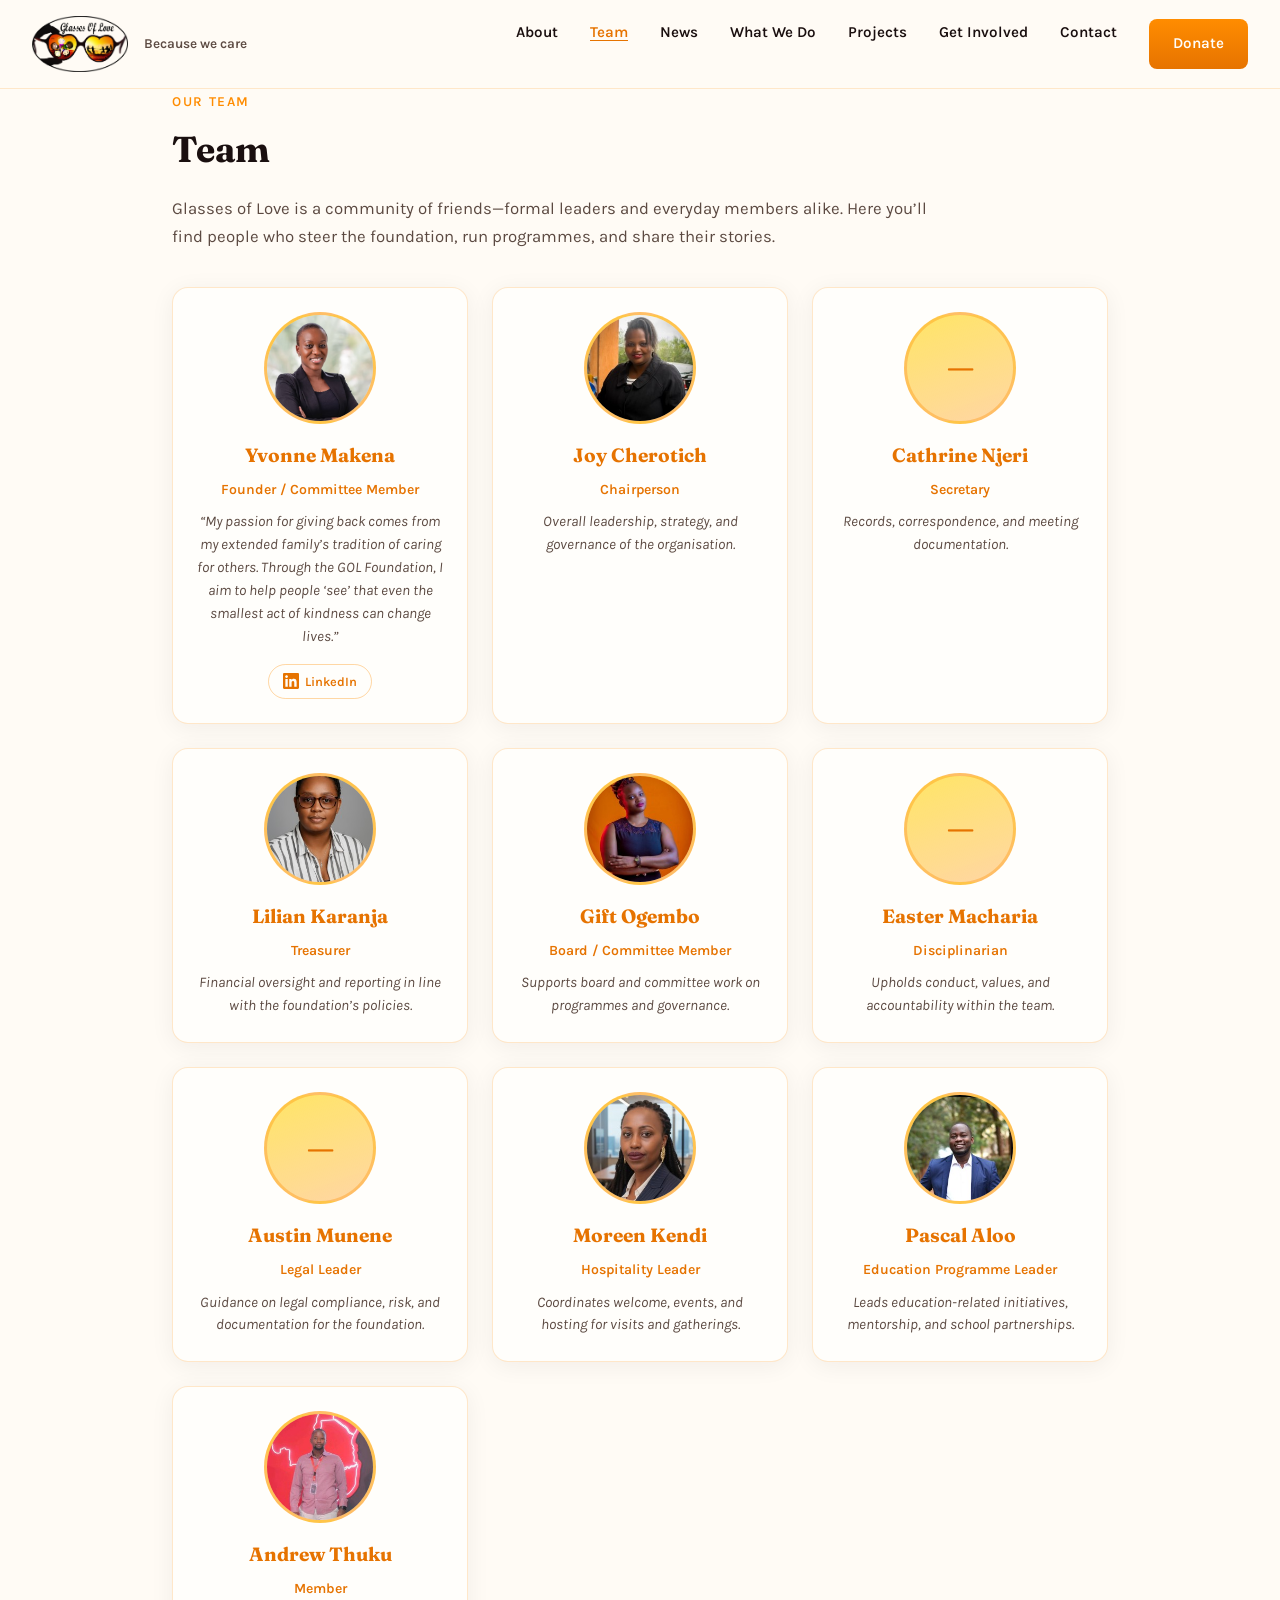
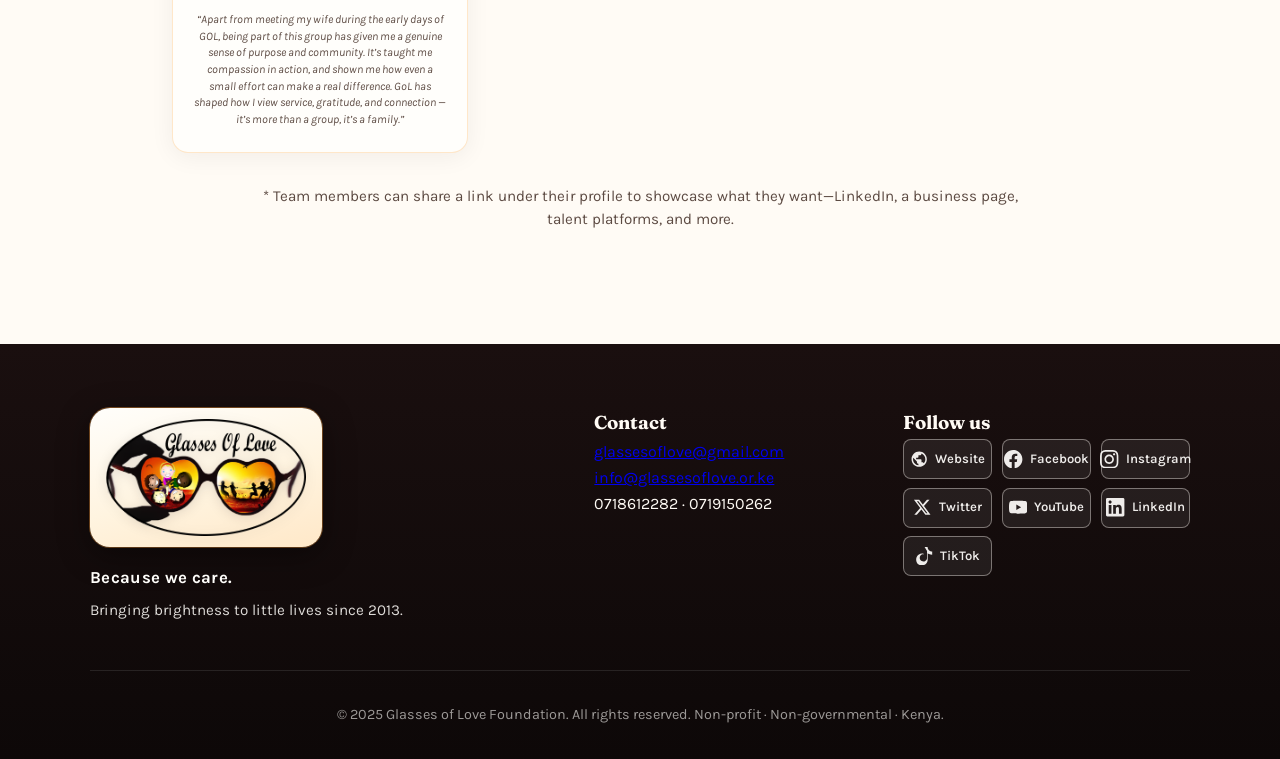
==== leadership.html @ 035d2004 "Update website files" ====
<!DOCTYPE html>
<html lang="en">
<head>
  <meta charset="UTF-8">
  <meta name="viewport" content="width=device-width, initial-scale=1.0">
  <title>Team | Glasses of Love (GOL)</title>
  <link rel="preconnect" href="https://fonts.googleapis.com">
  <link rel="preconnect" href="https://fonts.gstatic.com" crossorigin>
  <link href="https://fonts.googleapis.com/css2?family=Dancing+Script:wght@600;700&family=Fraunces:ital,opsz,wght@0,9..144,400;0,9..144,600;0,9..144,700;1,9..144,400&family=Karla:ital,wght@0,400;0,600;0,700;1,400&display=swap" rel="stylesheet">
  <link rel="stylesheet" href="css/site.css">
</head>
<body id="top">
  <nav id="site-nav">
    <div class="nav-brand">
      <a href="index.html" class="logo-link" aria-label="Glasses of Love — Home">
        <img src="images/gol-logo.png" alt="" class="nav-logo" width="200" height="64" />
      </a>
      <span class="nav-tagline">Because we care</span>
    </div>
    <button type="button" class="nav-menu-toggle" id="nav-menu-toggle" aria-expanded="false" aria-controls="primary-nav" aria-label="Open menu">
      <span class="nav-menu-icon" aria-hidden="true"></span>
    </button>
    <ul class="nav-links" id="primary-nav">
      <li><a href="index.html#about">About</a></li>
      <li><a href="leadership.html" aria-current="page">Team</a></li>
      <li><a href="news.html">News</a></li>
      <li><a href="index.html#causes">What We Do</a></li>
      <li><a href="index.html#projects">Projects</a></li>
      <li><a href="index.html#help">Get Involved</a></li>
      <li><a href="index.html#contact">Contact</a></li>
      <li><a href="index.html#donate" class="btn">Donate</a></li>
    </ul>
  </nav>

  <main class="leadership-page">
    <span class="section-tag">Our team</span>
    <h1>Team</h1>
    <p class="leadership-intro">Glasses of Love is a community of friends—formal leaders and everyday members alike. Here you’ll find people who steer the foundation, run programmes, and share their stories.</p>

    <!-- Optional per person: after </p>, add:
    <div class="leadership-card-links">
      <a class="leadership-card-link" href="https://www.linkedin.com/in/their-profile" target="_blank" rel="noopener noreferrer"><svg class="leadership-card-link-icon" viewBox="0 0 24 24" aria-hidden="true" focusable="false"><path d="M20.447 20.452h-3.554v-5.569c0-1.328-.027-3.037-1.852-3.037-1.853 0-2.136 1.445-2.136 2.939v5.667H9.351V9h3.414v1.561h.046c.477-.9 1.637-1.85 3.37-1.85 3.601 0 4.267 2.37 4.267 5.455v6.286zM5.337 7.433c-1.144 0-2.063-.926-2.063-2.065 0-1.138.92-2.063 2.063-2.063 1.14 0 2.064.925 2.064 2.063 0 1.139-.925 2.065-2.064 2.065zm1.782 13.019H3.555V9h3.564v11.452zM22.225 0H1.771C.792 0 0 .774 0 1.729v20.542C0 23.227.792 24 1.771 24h20.451C23.2 24 24 23.227 24 22.271V1.729C24 .774 23.2 0 22.222 0h.003z"/></svg> LinkedIn</a>
      <a class="leadership-card-link" href="https://example.com" target="_blank" rel="noopener noreferrer"><svg class="leadership-card-link-icon" viewBox="0 0 24 24" aria-hidden="true" focusable="false"><path d="M12 2C6.48 2 2 6.48 2 12s4.48 10 10 10 10-4.48 10-10S17.52 2 12 2zm-1 17.93c-3.95-.49-7-3.85-7-7.93 0-.62.08-1.21.21-1.79L9 15v1c0 1.1.9 2 2 2v1.93zm6.9-2.54c-.26-.81-1-1.39-1.9-1.39h-1v-3c0-.55-.45-1-1-1H8v-2h2c.55 0 1-.45 1-1V7h2c1.1 0 2-.9 2-2v-.41c2.93 1.19 5 4.06 5 7.41 0 2.08-.8 3.97-2.1 5.39z"/></svg> Website</a>
    </div>
    -->

    <div class="leadership-grid">
      <article class="leadership-card">
        <div class="leadership-card-photo leadership-card-photo--image">
          <img src="images/yvonne-makena.png" alt="Yvonne Makena, Founder and Committee Member of Glasses of Love." width="112" height="112" loading="lazy" />
        </div>
        <h3>Yvonne Makena</h3>
        <span class="leadership-role">Founder / Committee Member</span>
        <p>“My passion for giving back comes from my extended family’s tradition of caring for others. Through the GOL Foundation, I aim to help people ‘see’ that even the smallest act of kindness can change lives.”</p>
        <div class="leadership-card-links">
          <a class="leadership-card-link" href="https://www.linkedin.com/in/yvonnemakena/" target="_blank" rel="noopener noreferrer" aria-label="Yvonne Makena on LinkedIn (opens in new tab)">
            <svg class="leadership-card-link-icon" viewBox="0 0 24 24" aria-hidden="true" focusable="false"><path fill="currentColor" d="M20.447 20.452h-3.554v-5.569c0-1.328-.027-3.037-1.852-3.037-1.853 0-2.136 1.445-2.136 2.939v5.667H9.351V9h3.414v1.561h.046c.477-.9 1.637-1.85 3.37-1.85 3.601 0 4.267 2.37 4.267 5.455v6.286zM5.337 7.433c-1.144 0-2.063-.926-2.063-2.065 0-1.138.92-2.063 2.063-2.063 1.14 0 2.064.925 2.064 2.063 0 1.139-.925 2.065-2.064 2.065zm1.782 13.019H3.555V9h3.564v11.452zM22.225 0H1.771C.792 0 0 .774 0 1.729v20.542C0 23.227.792 24 1.771 24h20.451C23.2 24 24 23.227 24 22.271V1.729C24 .774 23.2 0 22.222 0h.003z"/></svg>
            LinkedIn
          </a>
        </div>
      </article>
      <article class="leadership-card">
        <div class="leadership-card-photo leadership-card-photo--image">
          <img src="images/joy-cherotich.png" alt="Joy Cherotich, Chairperson of Glasses of Love." width="112" height="112" loading="lazy" />
        </div>
        <h3>Joy Cherotich</h3>
        <span class="leadership-role">Chairperson</span>
        <p>Overall leadership, strategy, and governance of the organisation.</p>
      </article>
      <article class="leadership-card">
        <div class="leadership-card-photo" aria-hidden="true">—</div>
        <h3>Cathrine Njeri</h3>
        <span class="leadership-role">Secretary</span>
        <p>Records, correspondence, and meeting documentation.</p>
      </article>
      <article class="leadership-card">
        <div class="leadership-card-photo leadership-card-photo--image">
          <img src="images/lilian-karanja.png" alt="Lilian Karanja, Treasurer of Glasses of Love." width="112" height="112" loading="lazy" />
        </div>
        <h3>Lilian Karanja</h3>
        <span class="leadership-role">Treasurer</span>
        <p>Financial oversight and reporting in line with the foundation’s policies.</p>
      </article>
      <article class="leadership-card">
        <div class="leadership-card-photo leadership-card-photo--image">
          <img src="images/gift-ogembo.png" alt="Gift Ogembo, Board and Committee Member of Glasses of Love." width="112" height="112" loading="lazy" />
        </div>
        <h3>Gift Ogembo</h3>
        <span class="leadership-role">Board / Committee Member</span>
        <p>Supports board and committee work on programmes and governance.</p>
      </article>
      <article class="leadership-card">
        <div class="leadership-card-photo" aria-hidden="true">—</div>
        <h3>Easter Macharia</h3>
        <span class="leadership-role">Disciplinarian</span>
        <p>Upholds conduct, values, and accountability within the team.</p>
      </article>
      <article class="leadership-card">
        <div class="leadership-card-photo" aria-hidden="true">—</div>
        <h3>Austin Munene</h3>
        <span class="leadership-role">Legal Leader</span>
        <p>Guidance on legal compliance, risk, and documentation for the foundation.</p>
      </article>
      <article class="leadership-card">
        <div class="leadership-card-photo leadership-card-photo--image">
          <img src="images/moreen-kendi.png" alt="Moreen Kendi, Hospitality Leader of Glasses of Love." width="112" height="112" loading="lazy" />
        </div>
        <h3>Moreen Kendi</h3>
        <span class="leadership-role">Hospitality Leader</span>
        <p>Coordinates welcome, events, and hosting for visits and gatherings.</p>
      </article>
      <article class="leadership-card">
        <div class="leadership-card-photo leadership-card-photo--image">
          <img src="images/pascal-aloo.png" alt="Pascal Aloo, Education Programme Leader of Glasses of Love." width="112" height="112" loading="lazy" />
        </div>
        <h3>Pascal Aloo</h3>
        <span class="leadership-role">Education Programme Leader</span>
        <p>Leads education-related initiatives, mentorship, and school partnerships.</p>
      </article>
      <article class="leadership-card leadership-card--member-story">
        <div class="leadership-card-photo leadership-card-photo--image">
          <img src="images/andrew-thuku.png" alt="Andrew Thuku, member of Glasses of Love." width="112" height="112" loading="lazy" />
        </div>
        <h3>Andrew Thuku</h3>
        <span class="leadership-role">Member</span>
        <p>“Apart from meeting my wife during the early days of GOL, being part of this group has given me a genuine sense of purpose and community. It’s taught me compassion in action, and shown me how even a small effort can make a real difference. GoL has shaped how I view service, gratitude, and connection — it’s more than a group, it’s a family.”</p>
      </article>
    </div>

    <p class="leadership-outro">* Team members can share a link under their profile to showcase what they want—LinkedIn, a business page, talent platforms, and more.</p>
  </main>

  <footer id="contact">
    <div class="footer-inner">
      <div class="footer-grid">
        <div class="footer-about">
          <div class="footer-logo-wrap">
            <img src="images/gol-logo.png" alt="Glasses of Love" class="footer-logo" width="200" height="64" />
          </div>
          <p class="footer-tagline">
            <span class="footer-tagline-lead">Because we care.</span>
            <span class="footer-tagline-sub">Bringing brightness to little lives since 2013.</span>
          </p>
        </div>
        <div>
          <h3>Contact</h3>
          <p><a href="mailto:glassesoflove@gmail.com">glassesoflove@gmail.com</a></p>
          <p><a href="mailto:info@glassesoflove.or.ke">info@glassesoflove.or.ke</a></p>
          <p>0718612282 · 0719150262</p>
        </div>
        <div>
          <h3>Follow us</h3>
          <div class="footer-social-links">
            <a href="https://glassesoflove.or.ke/" class="footer-social-btn" target="_blank" rel="noopener noreferrer" aria-label="Website — opens in new tab">
              <svg viewBox="0 0 24 24" aria-hidden="true" focusable="false"><path d="M12 2C6.48 2 2 6.48 2 12s4.48 10 10 10 10-4.48 10-10S17.52 2 12 2zm-1 17.93c-3.95-.49-7-3.85-7-7.93 0-.62.08-1.21.21-1.79L9 15v1c0 1.1.9 2 2 2v1.93zm6.9-2.54c-.26-.81-1-1.39-1.9-1.39h-1v-3c0-.55-.45-1-1-1H8v-2h2c.55 0 1-.45 1-1V7h2c1.1 0 2-.9 2-2v-.41c2.93 1.19 5 4.06 5 7.41 0 2.08-.8 3.97-2.1 5.39z"/></svg>
              <span>Website</span>
            </a>
            <a href="https://web.facebook.com/glassesoflove/" class="footer-social-btn" target="_blank" rel="noopener noreferrer" aria-label="Facebook — opens in new tab">
              <svg viewBox="0 0 24 24" aria-hidden="true" focusable="false"><path d="M24 12.073c0-6.627-5.373-12-12-12s-12 5.373-12 12c0 5.99 4.388 10.954 10.125 11.854v-8.385H7.078v-3.47h3.047V9.43c0-3.007 1.792-4.669 4.533-4.669 1.312 0 2.686.235 2.686.235v2.953H15.83c-1.491 0-1.956.925-1.956 1.874v2.25h3.328l-.532 3.47h-2.796v8.385C19.612 23.027 24 18.062 24 12.073z"/></svg>
              <span>Facebook</span>
            </a>
            <a href="https://www.instagram.com/glassesoflove/" class="footer-social-btn" target="_blank" rel="noopener noreferrer" aria-label="Instagram — opens in new tab">
              <svg viewBox="0 0 24 24" aria-hidden="true" focusable="false"><path d="M12 2.163c3.204 0 3.584.012 4.85.07 3.252.148 4.771 1.691 4.919 4.919.058 1.265.069 1.645.069 4.849 0 3.205-.012 3.584-.069 4.849-.149 3.225-1.664 4.771-4.919 4.919-1.266.058-1.644.07-4.85.07-3.204 0-3.584-.012-4.849-.07-3.26-.149-4.771-1.699-4.919-4.92-.058-1.265-.069-1.644-.069-4.849 0-3.204.013-3.583.07-4.849.149-3.227 1.664-4.771 4.919-4.919 1.266-.057 1.645-.069 4.849-.069zm0-2.163c-3.259 0-3.667.014-4.947.072-4.358.2-6.78 2.618-6.98 6.98-.059 1.281-.073 1.689-.073 4.948 0 3.259.014 3.668.072 4.948.2 4.358 2.618 6.78 6.98 6.98 1.281.058 1.689.072 4.948.072 3.259 0 3.668-.014 4.948-.072 4.354-.2 6.782-2.618 6.979-6.98.059-1.28.073-1.689.073-4.948 0-3.259-.014-3.667-.072-4.947-.196-4.354-2.617-6.78-6.979-6.98-1.281-.059-1.69-.073-4.949-.073zm0 5.838c-3.403 0-6.162 2.759-6.162 6.162s2.759 6.163 6.162 6.163 6.162-2.759 6.162-6.163c0-3.403-2.759-6.162-6.162-6.162zm0 10.162c-2.209 0-4-1.79-4-4 0-2.209 1.791-4 4-4s4 1.791 4 4c0 2.21-1.791 4-4 4zm6.406-11.845c-.796 0-1.441.645-1.441 1.44s.645 1.44 1.441 1.44c.795 0 1.439-.645 1.439-1.44s-.644-1.44-1.439-1.44z"/></svg>
              <span>Instagram</span>
            </a>
            <a href="https://www.twitter.com/glassesoflove/" class="footer-social-btn" target="_blank" rel="noopener noreferrer" aria-label="X (Twitter) — opens in new tab">
              <svg viewBox="0 0 24 24" aria-hidden="true" focusable="false"><path d="M18.244 2.25h3.308l-7.227 8.26 8.502 11.24H16.17l-5.214-6.817L4.99 21.75H1.68l7.73-8.835L1.254 2.25H8.08l4.713 6.231zm-1.161 17.52h1.833L7.084 4.126H5.117z"/></svg>
              <span>Twitter</span>
            </a>
            <a href="https://www.youtube.com/channel/UCf4tm8Ky22AE4PtASxM4s6w/videos" class="footer-social-btn" target="_blank" rel="noopener noreferrer" aria-label="YouTube — opens in new tab">
              <svg viewBox="0 0 24 24" aria-hidden="true" focusable="false"><path d="M23.498 6.186a3.016 3.016 0 0 0-2.122-2.136C19.505 3.545 12 3.545 12 3.545s-7.505 0-9.377.505A3.017 3.017 0 0 0 .502 6.186C0 8.07 0 12 0 12s0 3.93.502 5.814a3.016 3.016 0 0 0 2.122 2.136c1.871.505 9.376.505 9.376.505s7.505 0 9.377-.505a3.015 3.015 0 0 0 2.122-2.136C24 15.93 24 12 24 12s0-3.93-.502-5.814zM9.545 15.568V8.432L15.818 12l-6.273 3.568z"/></svg>
              <span>YouTube</span>
            </a>
            <a href="https://www.linkedin.com/company/glassesoflove" class="footer-social-btn" target="_blank" rel="noopener noreferrer" aria-label="LinkedIn — opens in new tab">
              <svg viewBox="0 0 24 24" aria-hidden="true" focusable="false"><path d="M20.447 20.452h-3.554v-5.569c0-1.328-.027-3.037-1.852-3.037-1.853 0-2.136 1.445-2.136 2.939v5.667H9.351V9h3.414v1.561h.046c.477-.9 1.637-1.85 3.37-1.85 3.601 0 4.267 2.37 4.267 5.455v6.286zM5.337 7.433c-1.144 0-2.063-.926-2.063-2.065 0-1.138.92-2.063 2.063-2.063 1.14 0 2.064.925 2.064 2.063 0 1.139-.925 2.065-2.064 2.065zm1.782 13.019H3.555V9h3.564v11.452zM22.225 0H1.771C.792 0 0 .774 0 1.729v20.542C0 23.227.792 24 1.771 24h20.451C23.2 24 24 23.227 24 22.271V1.729C24 .774 23.2 0 22.222 0h.003z"/></svg>
              <span>LinkedIn</span>
            </a>
            <a href="https://www.tiktok.com/@glassesoflove.gol" class="footer-social-btn" target="_blank" rel="noopener noreferrer" aria-label="TikTok — opens in new tab">
              <svg viewBox="0 0 24 24" aria-hidden="true" focusable="false"><path d="M12.525.02c1.31-.02 2.61-.01 3.91-.02.08 1.53.63 3.09 1.75 4.17 1.12 1.11 2.7 1.62 4.24 1.79v4.03c-1.44-.05-2.89-.35-4.2-.97-.57-.26-1.1-.59-1.62-.93-.01 2.92.01 5.84-.02 8.75-.08 1.4-.54 2.79-1.35 3.94-1.31 1.92-3.58 3.17-5.91 3.3-2.96.12-5.89-1.47-7.08-4.2-.6-1.3-.8-2.77-.7-4.2.14-2.4 1.52-4.72 3.55-5.98 1.93-1.19 4.42-1.35 6.56-.66V9.5c-1.57-.43-3.45.17-4.45 1.49-.85 1.11-1.2 2.56-.95 3.95.22 1.38 1.13 2.62 2.4 3.28 1.3.68 2.9.8 4.25.3 1.23-.46 2.13-1.48 2.55-2.76.2-.62.28-1.28.26-1.94-.01-2.86 0-5.72-.02-8.58z"/></svg>
              <span>TikTok</span>
            </a>
          </div>
        </div>
      </div>
      <div class="footer-bottom">
        <p>© 2025 Glasses of Love Foundation. All rights reserved. Non-profit · Non-governmental · Kenya.</p>
      </div>
    </div>
  </footer>

  <script>
    (function() {
      var nav = document.getElementById('site-nav');
      var toggle = document.getElementById('nav-menu-toggle');
      var menu = document.getElementById('primary-nav');
      if (!nav || !toggle || !menu) return;

      function setOpen(open) {
        nav.classList.toggle('nav-is-open', open);
        toggle.setAttribute('aria-expanded', open);
        toggle.setAttribute('aria-label', open ? 'Close menu' : 'Open menu');
      }

      toggle.addEventListener('click', function() {
        setOpen(!nav.classList.contains('nav-is-open'));
      });

      menu.querySelectorAll('a').forEach(function(link) {
        link.addEventListener('click', function() {
          setOpen(false);
        });
      });

      document.addEventListener('keydown', function(e) {
        if (e.key === 'Escape' && nav.classList.contains('nav-is-open')) {
          setOpen(false);
        }
      });
    })();
  </script>
</body>
</html>
---- css/site.css ----
:root {
  /* Glasses of Love — sunset palette from brand artwork */
  --sun-gold: #f9d71c;
  --sun-gold-soft: #ffe566;
  --sun-orange: #ff8c00;
  --sun-orange-deep: #e67300;
  --sun-crimson: #b22222;
  --sun-horizon: #8b0000;
  --ink: #1a0f0f;
  --cream: #fffbf5;
  --warm-white: #fffefb;
  --muted: #5c4a42;
  /* Semantic aliases used across the page */
  --sage: var(--sun-orange);
  --sage-light: var(--sun-gold-soft);
  --terracotta: var(--sun-orange);
  --terracotta-hover: var(--sun-orange-deep);
  --charcoal: var(--ink);
}

* {
  margin: 0;
  padding: 0;
  box-sizing: border-box;
}

html {
  scroll-behavior: smooth;
}

body {
  font-family: 'Karla', sans-serif;
  background: var(--cream);
  color: var(--charcoal);
  line-height: 1.65;
  overflow-x: hidden;
}

h1, h2, h3 {
  font-family: 'Fraunces', serif;
  font-weight: 700;
}

/* Navigation */
nav {
  position: fixed;
  top: 0;
  left: 0;
  right: 0;
  padding: 1rem 2rem;
  display: flex;
  justify-content: space-between;
  align-items: center;
  flex-wrap: wrap;
  row-gap: 0.75rem;
  background: rgba(255, 251, 245, 0.94);
  backdrop-filter: blur(12px);
  z-index: 100;
  border-bottom: 1px solid rgba(255, 140, 0, 0.18);
  gap: 1rem;
}

.nav-brand {
  display: flex;
  align-items: center;
  gap: 1rem;
  flex-shrink: 0;
}

.logo-link {
  display: flex;
  align-items: center;
  text-decoration: none;
  line-height: 0;
}

.nav-logo {
  max-height: 56px;
  width: auto;
  display: block;
}

.nav-tagline {
  font-family: 'Karla', sans-serif;
  font-size: 0.85rem;
  font-weight: 600;
  color: var(--muted);
  white-space: nowrap;
}

@media (max-width: 900px) {
  .nav-tagline {
    display: none;
  }
}

.nav-links {
  display: flex;
  gap: 2rem;
  list-style: none;
}

.nav-links a {
  text-decoration: none;
  color: var(--charcoal);
  font-weight: 600;
  font-size: 0.95rem;
  transition: color 0.2s;
}

.nav-links a:hover {
  color: var(--sun-orange-deep);
}

.nav-menu-toggle {
  display: none;
  align-items: center;
  justify-content: center;
  width: 2.75rem;
  height: 2.75rem;
  padding: 0;
  border: 2px solid var(--ink);
  border-radius: 8px;
  background: var(--warm-white);
  cursor: pointer;
  flex-shrink: 0;
}

.nav-menu-toggle:focus-visible {
  outline: 2px solid var(--sun-orange-deep);
  outline-offset: 3px;
}

.nav-menu-icon {
  display: block;
  position: relative;
  width: 1.15rem;
  height: 2px;
  background: var(--ink);
  border-radius: 1px;
}

.nav-menu-icon::before,
.nav-menu-icon::after {
  content: '';
  position: absolute;
  left: 0;
  width: 100%;
  height: 2px;
  background: var(--ink);
  border-radius: 1px;
}

.nav-menu-icon::before {
  top: -6px;
}

.nav-menu-icon::after {
  top: 6px;
}

.btn {
  display: inline-block;
  padding: 0.75rem 1.5rem;
  background: linear-gradient(180deg, var(--sun-orange) 0%, var(--sun-orange-deep) 100%);
  color: var(--warm-white) !important;
  border-radius: 8px;
  font-weight: 600;
  text-decoration: none;
  transition: background 0.2s, transform 0.15s;
}

.btn:hover {
  background: linear-gradient(180deg, var(--sun-orange-deep) 0%, var(--sun-crimson) 100%);
  transform: translateY(-1px);
}

button.btn {
  font-family: inherit;
  cursor: pointer;
  border: none;
}

.btn-outline {
  background: transparent;
  border: 2px solid var(--ink);
  color: var(--ink) !important;
}

.btn-outline:hover {
  background: var(--ink);
  color: var(--sun-gold) !important;
}

/* Hero — Eldoret team photo + cream wash (path is relative to this file: css/site.css → ../images/) */
.hero {
  min-height: 90vh;
  display: flex;
  align-items: center;
  justify-content: center;
  text-align: center;
  padding: 6rem 2rem 4rem;
  background-color: var(--cream);
  background-image:
    linear-gradient(
      165deg,
      rgba(255, 251, 245, 0.82) 0%,
      rgba(255, 251, 245, 0.72) 40%,
      rgba(255, 236, 214, 0.62) 100%
    ),
    url('../images/hero-team-eldoret.png');
  background-size: cover;
  background-position: center;
  background-repeat: no-repeat;
}

.hero-content {
  max-width: 720px;
}

.hero-logo {
  max-width: min(100%, 320px);
  width: 100%;
  height: auto;
  margin: 0 auto 1.5rem;
  display: block;
  filter: drop-shadow(0 4px 20px rgba(26, 15, 15, 0.08));
}

.hero h1 {
  font-size: clamp(2.5rem, 5vw, 3.75rem);
  line-height: 1.15;
  color: var(--charcoal);
  margin-bottom: 1.25rem;
}

.hero h1 span {
  color: var(--sun-crimson);
  font-style: italic;
}

.hero p {
  font-size: 1.2rem;
  color: var(--muted);
  margin-bottom: 2rem;
}

.hero-btns {
  display: flex;
  gap: 1rem;
  justify-content: center;
  flex-wrap: wrap;
}

/* Sections */
section {
  padding: 5rem 2rem;
  max-width: 1100px;
  margin: 0 auto;
}

section h2 {
  font-size: clamp(1.85rem, 3vw, 2.5rem);
  color: var(--charcoal);
  margin-bottom: 0.5rem;
}

.section-tag {
  font-size: 0.85rem;
  text-transform: uppercase;
  letter-spacing: 0.12em;
  color: var(--sage);
  font-weight: 600;
  margin-bottom: 1rem;
}

/* About */
.about {
  background: var(--warm-white);
  border-radius: 24px;
  margin: 2rem;
  padding: 4rem 3rem;
  max-width: 1100px;
  margin-left: auto;
  margin-right: auto;
  box-shadow: 0 4px 24px rgba(26, 15, 15, 0.08);
}

.about p {
  font-size: 1.1rem;
  color: var(--muted);
  max-width: 640px;
}

.mvv-grid {
  display: grid;
  grid-template-columns: repeat(2, minmax(0, 1fr));
  gap: 1.25rem;
  margin-top: 2.5rem;
  max-width: 900px;
}

.mvv-card {
  background: linear-gradient(
    155deg,
    rgba(249, 215, 28, 0.12) 0%,
    rgba(255, 255, 255, 0.95) 50%,
    rgba(255, 140, 0, 0.06) 100%
  );
  border: 1px solid rgba(255, 140, 0, 0.22);
  border-radius: 16px;
  padding: 1.5rem 1.5rem 1.5rem 1.35rem;
  box-shadow: 0 8px 28px rgba(26, 15, 15, 0.06);
  position: relative;
}

.mvv-card::before {
  content: '';
  position: absolute;
  left: 0;
  top: 1rem;
  bottom: 1rem;
  width: 4px;
  border-radius: 4px;
  background: linear-gradient(180deg, var(--sun-gold) 0%, var(--sun-orange) 45%, var(--sun-crimson) 100%);
}

.mvv-card h3 {
  font-family: 'Fraunces', serif;
  font-size: 0.8rem;
  font-weight: 700;
  text-transform: uppercase;
  letter-spacing: 0.14em;
  color: var(--sun-orange-deep);
  margin: 0 0 0.85rem;
}

.mvv-card p {
  margin: 0;
  font-size: 1.05rem;
  color: var(--charcoal);
  line-height: 1.55;
  max-width: none;
}

.mvv-card-values {
  grid-column: 1 / -1;
}

.values-list {
  list-style: none;
  margin: 0;
  padding: 0;
  display: grid;
  gap: 1rem;
}

@media (min-width: 720px) {
  .values-list {
    grid-template-columns: repeat(2, minmax(0, 1fr));
    gap: 1rem 1.5rem;
  }
}

.value-item {
  margin: 0;
  padding: 0.85rem 0.75rem 0.85rem 1rem;
  border-left: 3px solid var(--sun-orange);
  border-radius: 0 8px 8px 0;
  background: rgba(255, 255, 255, 0.55);
}

.value-name {
  display: block;
  font-family: 'Fraunces', serif;
  font-size: 1.05rem;
  font-weight: 700;
  color: var(--sun-orange-deep);
  margin-bottom: 0.35rem;
}

.value-desc {
  margin: 0;
  font-size: 0.95rem;
  color: var(--muted);
  line-height: 1.55;
}

@media (max-width: 640px) {
  .mvv-grid {
    grid-template-columns: 1fr;
  }
}

/* Causes grid */
.causes-grid {
  display: grid;
  grid-template-columns: repeat(auto-fit, minmax(280px, 1fr));
  gap: 1.5rem;
  margin-top: 2.5rem;
}

.cause-card {
  background: var(--warm-white);
  padding: 2rem;
  border-radius: 16px;
  border: 1px solid rgba(255, 140, 0, 0.2);
  transition: transform 0.2s, box-shadow 0.2s;
}

.cause-card:hover {
  transform: translateY(-4px);
  box-shadow: 0 12px 32px rgba(178, 34, 34, 0.1);
}

.cause-card .icon {
  width: 48px;
  height: 48px;
  background: linear-gradient(145deg, rgba(249, 215, 28, 0.35) 0%, rgba(255, 140, 0, 0.2) 100%);
  border-radius: 12px;
  display: flex;
  align-items: center;
  justify-content: center;
  font-size: 1.5rem;
  margin-bottom: 1rem;
}

.cause-card h3 {
  font-size: 1.25rem;
  color: var(--charcoal);
  margin-bottom: 0.5rem;
}

.cause-card p {
  color: var(--muted);
  font-size: 0.95rem;
}

/* Past projects — text list + member-only photo folder links */
.projects-list.projects-grid {
  display: flex;
  flex-direction: column;
  gap: 0;
  max-width: 820px;
  margin: 2rem auto 0;
}

.project-row {
  display: flex;
  flex-direction: row;
  align-items: center;
  justify-content: space-between;
  gap: 1rem;
  padding: 1.1rem 1.25rem;
  margin-bottom: 0.6rem;
  background: var(--warm-white);
  border-radius: 14px;
  border: 1px solid rgba(255, 140, 0, 0.18);
  border-left: 4px solid var(--sun-orange);
  box-shadow: 0 2px 14px rgba(26, 15, 15, 0.05);
  transition: box-shadow 0.2s, transform 0.2s;
}

.project-row:hover {
  box-shadow: 0 6px 22px rgba(178, 34, 34, 0.08);
}

.project-row-text {
  flex: 1;
  min-width: 0;
}

.project-row-text h3 {
  font-family: 'Fraunces', serif;
  font-size: 1.05rem;
  color: var(--charcoal);
  margin: 0 0 0.35rem;
  line-height: 1.35;
  font-weight: 700;
}

.project-row .project-date {
  margin: 0;
  font-size: 0.88rem;
  color: var(--muted);
  font-weight: 600;
}

.project-gallery-link {
  flex-shrink: 0;
  display: inline-block;
  font-size: 0.82rem;
  font-weight: 600;
  color: var(--sun-orange-deep);
  text-decoration: none;
  padding: 0.45rem 0.95rem;
  border-radius: 999px;
  border: 1px solid rgba(255, 140, 0, 0.4);
  background: linear-gradient(180deg, rgba(249, 215, 28, 0.2) 0%, rgba(255, 140, 0, 0.08) 100%);
  white-space: nowrap;
  transition: background 0.2s, color 0.2s;
}

.project-gallery-link:hover {
  background: var(--sun-gold);
  color: var(--ink);
  border-color: var(--sun-orange);
}

@media (max-width: 560px) {
  .project-row {
    flex-direction: column;
    align-items: flex-start;
  }

  .project-gallery-link {
    align-self: flex-start;
  }
}

.project-row.project-more {
  display: none;
}

.projects-grid.show-all .project-row.project-more {
  display: flex;
}

.show-more-wrap {
  text-align: center;
  margin-top: 2rem;
}

.show-more-wrap .btn {
  min-width: 10rem;
}

/* Gallery — under construction dialog (centered in viewport) */
.uc-dialog {
  position: fixed;
  top: 50%;
  left: 50%;
  transform: translate(-50%, -50%);
  margin: 0;
  max-width: 420px;
  width: min(420px, calc(100vw - 2rem));
  max-height: min(90vh, 100%);
  overflow: auto;
  padding: 1.75rem 1.75rem 1.5rem;
  border: none;
  border-radius: 16px;
  box-shadow: 0 24px 64px rgba(26, 15, 15, 0.28);
  background: var(--warm-white);
}

.uc-dialog::backdrop {
  background: rgba(26, 15, 15, 0.5);
  backdrop-filter: blur(4px);
}

.uc-dialog-title {
  font-family: 'Fraunces', serif;
  font-size: 1.5rem;
  margin: 0 0 0.65rem;
  color: var(--sun-orange-deep);
}

.uc-dialog-text {
  margin: 0 0 1.35rem;
  color: var(--muted);
  font-size: 1rem;
  line-height: 1.55;
}

.uc-dialog .btn {
  width: 100%;
  text-align: center;
}

/* Join us — custom overlay (not <dialog>): Chrome often composites Google Form iframes above native dialog UI, blocking the × */
.join-modal {
  position: fixed;
  inset: 0;
  z-index: 10000;
  display: flex;
  align-items: center;
  justify-content: center;
  padding: 0.75rem;
  box-sizing: border-box;
}

.join-modal[hidden] {
  display: none !important;
}

.join-modal-backdrop {
  position: absolute;
  inset: 0;
  background: rgba(26, 15, 15, 0.5);
  backdrop-filter: blur(4px);
  z-index: 0;
  cursor: pointer;
}

.join-modal-panel {
  position: relative;
  z-index: 1;
  max-width: 720px;
  width: min(720px, calc(100vw - 1.5rem));
  max-height: min(92vh, 100%);
  border-radius: 16px;
  box-shadow: 0 24px 64px rgba(26, 15, 15, 0.28);
  background: var(--warm-white);
  display: flex;
  flex-direction: column;
  overflow: hidden;
  isolation: isolate;
}

.join-form-dialog-content {
  flex: 1 1 auto;
  min-height: 0;
  overflow-x: hidden;
  overflow-y: auto;
  display: flex;
  flex-direction: column;
  position: relative;
  z-index: 1;
}

/* Header + × above iframe stacking (explicit z-index + isolate on panel) */
.join-form-dialog-header {
  display: flex;
  align-items: flex-start;
  justify-content: space-between;
  gap: 1rem;
  padding: 1.25rem 1.25rem 0.75rem;
  border-bottom: 1px solid rgba(255, 140, 0, 0.15);
  flex-shrink: 0;
  background: var(--warm-white);
  position: relative;
  z-index: 10;
}

.join-form-dialog-header h2 {
  font-family: 'Fraunces', serif;
  font-size: 1.45rem;
  margin: 0;
  padding-right: 0.25rem;
  color: var(--sun-orange-deep);
  flex: 1 1 auto;
  min-width: 0;
}

.join-form-close {
  flex-shrink: 0;
  width: 2.5rem;
  height: 2.5rem;
  border: none;
  border-radius: 50%;
  background: rgba(26, 15, 15, 0.08);
  color: var(--ink);
  font-family: inherit;
  font-size: 1.5rem;
  line-height: 1;
  cursor: pointer;
  transition: background 0.2s;
  touch-action: manipulation;
  -webkit-tap-highlight-color: transparent;
  position: relative;
  z-index: 11;
}

.join-form-close:hover {
  background: rgba(255, 140, 0, 0.25);
}

.join-form-intro {
  margin: 0;
  padding: 0.75rem 1.25rem;
  font-size: 0.92rem;
  color: var(--muted);
  line-height: 1.5;
  flex-shrink: 0;
}

.join-form-iframe {
  display: block;
  width: 100%;
  min-height: 420px;
  height: min(1900px, calc(92vh - 180px));
  border: 0;
  background: var(--cream);
  position: relative;
  z-index: 0;
}

/* Stats */
.stats {
  display: flex;
  flex-wrap: wrap;
  gap: 2rem 3rem;
  justify-content: center;
  padding: 3rem 2rem;
  background: linear-gradient(135deg, var(--sun-orange) 0%, var(--sun-crimson) 55%, var(--sun-horizon) 100%);
  border-radius: 20px;
  margin: 0 2rem 2rem;
  color: var(--warm-white);
}

.stat {
  text-align: center;
}

.stat-number {
  font-family: 'Fraunces', serif;
  font-size: 2.5rem;
  font-weight: 700;
  display: block;
  line-height: 1.2;
}

.stat-label {
  font-size: 0.9rem;
  opacity: 0.9;
}

/* How to help */
.help-grid {
  display: grid;
  grid-template-columns: repeat(auto-fit, minmax(260px, 1fr));
  gap: 1.5rem;
  margin-top: 2rem;
  align-items: stretch;
}

.help-card {
  display: flex;
  flex-direction: column;
  height: 100%;
  padding: 2rem;
  background: var(--warm-white);
  border-radius: 16px;
  border: 1px solid rgba(255, 140, 0, 0.18);
}

.help-card h3 {
  font-size: 1.2rem;
  color: var(--sun-orange-deep);
  margin: 0 0 0.75rem;
  flex-shrink: 0;
}

.help-card p {
  flex: 1 1 auto;
  margin: 0;
  color: var(--muted);
  font-size: 0.95rem;
  line-height: 1.55;
}

.help-card .btn {
  flex-shrink: 0;
  margin-top: 1rem;
  width: 100%;
  box-sizing: border-box;
  min-height: 3rem;
  padding: 0.75rem 1.25rem;
  font-family: inherit;
  font-size: 1rem;
  font-weight: 600;
  line-height: 1.3;
  display: inline-flex;
  align-items: center;
  justify-content: center;
  text-align: center;
}

/* Contact / Footer */
footer {
  background: linear-gradient(180deg, var(--ink) 0%, #0d0808 100%);
  color: var(--cream);
  padding: 4rem 2rem 2rem;
  margin-top: 3rem;
}

.footer-inner {
  max-width: 1100px;
  margin: 0 auto;
}

.footer-grid {
  display: grid;
  grid-template-columns: minmax(280px, 1.75fr) minmax(200px, 1fr) minmax(260px, 1.1fr);
  gap: 2.5rem 3rem;
  margin-bottom: 3rem;
  align-items: start;
}

.footer-logo-wrap {
  display: inline-flex;
  align-items: center;
  justify-content: center;
  padding: 0.7rem 1rem;
  margin-bottom: 1.1rem;
  background: linear-gradient(165deg, #fffefb 0%, #fff4e0 55%, #ffe8c8 100%);
  border-radius: 20px;
  box-shadow:
    0 8px 32px rgba(0, 0, 0, 0.4),
    0 0 0 1px rgba(255, 160, 60, 0.45);
}

.footer-logo-wrap .footer-logo {
  margin-bottom: 0;
  max-width: 200px;
  width: 100%;
  height: auto;
  display: block;
  filter: drop-shadow(0 2px 6px rgba(26, 15, 15, 0.12));
}

.footer-tagline {
  margin: 0;
  display: flex;
  flex-direction: column;
  gap: 0.4rem;
  line-height: 1.55;
}

.footer-tagline-lead {
  font-weight: 700;
  font-size: 1.05rem;
  color: var(--warm-white);
  letter-spacing: 0.02em;
}

.footer-tagline-sub {
  font-weight: 400;
  font-size: 0.95rem;
  color: rgba(250, 248, 245, 0.88);
}

.footer-about p {
  line-height: 1.6;
}

@media (max-width: 900px) {
  .footer-grid {
    grid-template-columns: 1fr 1fr;
  }

  .footer-grid > div:last-child {
    grid-column: 1 / -1;
  }
}

@media (max-width: 700px) {
  .footer-grid {
    grid-template-columns: 1fr;
  }

  .footer-grid > div:last-child {
    grid-column: auto;
  }
}

.footer h3 {
  font-size: 1rem;
  text-transform: uppercase;
  letter-spacing: 0.1em;
  color: var(--sun-gold);
  margin-bottom: 1rem;
}

.footer-logo {
  max-width: 200px;
  width: 100%;
  height: auto;
  margin-bottom: 1rem;
  display: block;
}

.footer p, .footer a {
  color: rgba(250, 248, 245, 0.85);
  text-decoration: none;
  font-size: 0.95rem;
}

.footer a:hover {
  color: var(--warm-white);
}

.footer-social-links {
  display: grid;
  grid-template-columns: repeat(3, minmax(0, 1fr));
  gap: 0.55rem 0.65rem;
  margin: 0;
  padding: 0;
  max-width: 22rem;
}

.footer-social-btn {
  display: inline-flex;
  align-items: center;
  justify-content: center;
  gap: 0.45rem;
  width: 100%;
  min-width: 0;
  min-height: 2.5rem;
  padding: 0.45rem 0.5rem;
  font-family: inherit;
  font-size: 0.82rem;
  font-weight: 600;
  line-height: 1.25;
  color: rgba(250, 248, 245, 0.95) !important;
  text-decoration: none !important;
  border: 1px solid rgba(255, 250, 245, 0.4);
  border-radius: 8px;
  background: rgba(255, 255, 255, 0.07);
  transition: background 0.2s, border-color 0.2s, color 0.2s, transform 0.15s;
}

.footer-social-btn svg {
  width: 1.15rem;
  height: 1.15rem;
  flex-shrink: 0;
  fill: currentColor;
}

.footer-social-btn:hover {
  background: rgba(255, 140, 0, 0.22);
  border-color: var(--sun-orange);
  color: var(--warm-white) !important;
  transform: translateY(-1px);
}

.footer-bottom {
  padding-top: 2rem;
  border-top: 1px solid rgba(255,255,255,0.1);
  text-align: center;
  font-size: 0.9rem;
  color: rgba(250, 248, 245, 0.6);
}

/* Donate — anchors clear fixed nav */
#donate,
#donate-mpesa,
#donate-bank {
  scroll-margin-top: 5.5rem;
}

.donate-section {
  padding: 2rem 2rem 4rem;
  max-width: 920px;
  margin: 0 auto;
}

.donate-section > .section-tag,
.donate-section > h2 {
  text-align: center;
}

.donate-intro {
  color: var(--muted);
  max-width: 520px;
  margin: 0 auto 1.25rem;
  text-align: center;
}

.donate-quick {
  display: flex;
  flex-wrap: wrap;
  gap: 0.75rem;
  justify-content: center;
  margin-bottom: 2rem;
}

.donate-quick a {
  display: inline-block;
  padding: 0.5rem 1.1rem;
  font-weight: 600;
  font-size: 0.9rem;
  text-decoration: none;
  border-radius: 8px;
  border: 2px solid var(--ink);
  color: var(--ink);
  transition: background 0.2s, color 0.2s;
}

.donate-quick a:hover {
  background: var(--ink);
  color: var(--sun-gold);
}

.donate-methods {
  display: grid;
  grid-template-columns: repeat(auto-fit, minmax(280px, 1fr));
  gap: 1.5rem;
  text-align: left;
}

.donate-card {
  background: var(--warm-white);
  border: 1px solid rgba(255, 140, 0, 0.22);
  border-radius: 16px;
  padding: 1.75rem;
  box-shadow: 0 4px 20px rgba(26, 15, 15, 0.06);
}

.donate-card h3 {
  font-family: 'Fraunces', serif;
  font-size: 1.35rem;
  color: var(--ink);
  margin-bottom: 1rem;
  padding-bottom: 0.75rem;
  border-bottom: 2px solid rgba(249, 215, 28, 0.5);
}

.donate-card dl {
  margin: 0;
}

.donate-card dt {
  font-size: 0.8rem;
  text-transform: uppercase;
  letter-spacing: 0.06em;
  color: var(--sun-orange-deep);
  font-weight: 700;
  margin-top: 1rem;
}

.donate-card dt:first-of-type {
  margin-top: 0;
}

.donate-card dd {
  margin: 0.35rem 0 0;
  font-size: 1.05rem;
  color: var(--charcoal);
  font-weight: 600;
  word-break: break-word;
}

/* Mobile nav — hamburger + expandable section links */
@media (max-width: 768px) {
  .nav-menu-toggle {
    display: inline-flex;
  }

  nav {
    flex-wrap: wrap;
    align-items: center;
    padding: 0.75rem 1.25rem;
  }

  .nav-links {
    display: none;
    flex-direction: column;
    width: 100%;
    flex-basis: 100%;
    gap: 0;
    padding: 0.35rem 0 0;
    margin: 0.35rem 0 0;
    border-top: 1px solid rgba(255, 140, 0, 0.22);
  }

  nav.nav-is-open .nav-links {
    display: flex;
  }

  .nav-links li {
    width: 100%;
    border-bottom: 1px solid rgba(26, 15, 15, 0.07);
  }

  .nav-links li:last-child {
    border-bottom: none;
    padding-top: 0.35rem;
  }

  .nav-links a {
    display: block;
    padding: 0.7rem 0;
  }

  .nav-links a.btn {
    text-align: center;
    width: 100%;
    box-sizing: border-box;
    margin: 0;
  }

  .nav-logo {
    max-height: 44px;
  }
}

@media (max-width: 600px) {
  .hero-logo {
    max-width: 260px;
  }

  .hero-btns {
    flex-direction: column;
  }

  .hero-btns .btn {
    width: 100%;
  }
}

/* Team page (leadership.html) */
.leadership-page {
  padding: 5.5rem 2rem 4rem;
  max-width: 1000px;
  margin: 0 auto;
}

.leadership-page h1 {
  font-family: 'Fraunces', serif;
  font-size: clamp(1.75rem, 4vw, 2.25rem);
  color: var(--charcoal);
  margin: 0.35rem 0 1rem;
}

.leadership-intro {
  color: var(--muted);
  font-size: 1.05rem;
  max-width: 48rem;
  margin-bottom: 2.25rem;
  line-height: 1.65;
}

.leadership-outro {
  color: var(--muted);
  font-size: 0.95rem;
  max-width: 48rem;
  margin: 2rem auto 0;
  text-align: center;
  line-height: 1.55;
}

.leadership-outro a {
  font-weight: 700;
  color: var(--sun-orange-deep);
}

.leadership-card-links {
  display: flex;
  flex-wrap: wrap;
  gap: 0.5rem;
  justify-content: center;
  align-items: center;
  margin-top: 1rem;
}

.leadership-card-link {
  font-family: 'Karla', sans-serif;
  font-style: normal;
  font-size: 0.8rem;
  font-weight: 600;
  color: var(--sun-orange-deep);
  text-decoration: none;
  border: 1px solid rgba(255, 140, 0, 0.35);
  border-radius: 999px;
  padding: 0.35rem 0.85rem;
  display: inline-flex;
  align-items: center;
  gap: 0.4rem;
  transition: background 0.15s ease, border-color 0.15s ease;
}

.leadership-card-link:hover {
  background: var(--sun-gold-soft);
  border-color: var(--sun-orange);
}

.leadership-card-link-icon {
  width: 1rem;
  height: 1rem;
  flex-shrink: 0;
  fill: currentColor;
}

.leadership-grid {
  display: grid;
  grid-template-columns: repeat(auto-fill, minmax(240px, 1fr));
  gap: 1.5rem;
}

.leadership-card {
  background: var(--warm-white);
  border: 1px solid rgba(255, 140, 0, 0.2);
  border-radius: 16px;
  padding: 1.5rem 1.25rem;
  text-align: center;
  box-shadow: 0 4px 24px rgba(26, 15, 15, 0.06);
}

.leadership-card-photo {
  width: 112px;
  height: 112px;
  margin: 0 auto 1rem;
  border-radius: 50%;
  background: linear-gradient(160deg, var(--sun-gold-soft) 0%, rgba(255, 140, 0, 0.35) 100%);
  border: 3px solid rgba(255, 140, 0, 0.35);
  display: flex;
  align-items: center;
  justify-content: center;
  font-size: 2rem;
  font-family: 'Fraunces', serif;
  font-weight: 700;
  color: var(--sun-orange-deep);
}

.leadership-card-photo--image {
  padding: 0;
  overflow: hidden;
}

.leadership-card-photo--image img {
  width: 100%;
  height: 100%;
  object-fit: cover;
  display: block;
}

.leadership-card h3 {
  font-family: 'Fraunces', serif;
  font-size: 1.2rem;
  color: var(--sun-orange-deep);
  margin: 0 0 0.4rem;
}

.leadership-card .leadership-role {
  display: block;
  font-size: 0.88rem;
  font-weight: 600;
  color: var(--sun-orange-deep);
  margin-bottom: 0.65rem;
}

.leadership-card p {
  font-size: 0.92rem;
  color: var(--muted);
  margin: 0;
  line-height: 1.55;
  font-style: italic;
}

/* Longer member story: same grid cell as other cards, smaller type */
.leadership-card--member-story p {
  font-size: 0.72rem;
  line-height: 1.45;
}

.nav-links a[aria-current="page"] {
  color: var(--sun-orange-deep);
  text-decoration: underline;
  text-underline-offset: 3px;
}

/* News listing */
.news-page {
  padding: 5.5rem 2rem 4rem;
  max-width: 900px;
  margin: 0 auto;
}

.news-page h1 {
  font-family: 'Fraunces', serif;
  font-size: clamp(1.75rem, 4vw, 2.25rem);
  color: var(--charcoal);
  margin: 0.35rem 0 1rem;
}

.news-intro {
  color: var(--muted);
  font-size: 1.05rem;
  max-width: 48rem;
  margin-bottom: 1.75rem;
  line-height: 1.65;
}

.news-code {
  font-family: ui-monospace, 'Cascadia Code', 'Source Code Pro', Menlo, Consolas, monospace;
  font-size: 0.88em;
  background: rgba(249, 215, 28, 0.25);
  padding: 0.12em 0.35em;
  border-radius: 4px;
}

.news-filters {
  display: flex;
  flex-wrap: wrap;
  gap: 0.5rem;
  margin-bottom: 1.75rem;
}

.news-filter {
  font-family: 'Karla', sans-serif;
  font-size: 0.9rem;
  font-weight: 600;
  padding: 0.45rem 1rem;
  border-radius: 999px;
  border: 1px solid rgba(255, 140, 0, 0.35);
  background: var(--warm-white);
  color: var(--charcoal);
  cursor: pointer;
  transition: background 0.15s ease, border-color 0.15s ease, color 0.15s ease;
}

.news-filter:hover {
  border-color: var(--sun-orange);
  background: var(--sun-gold-soft);
}

.news-filter.is-active {
  background: linear-gradient(160deg, var(--sun-gold-soft) 0%, rgba(255, 140, 0, 0.35) 100%);
  border-color: var(--sun-orange-deep);
  color: var(--sun-orange-deep);
}

.news-loading,
.news-error,
.news-empty,
.news-noscript {
  font-size: 1rem;
  color: var(--muted);
  margin-bottom: 1.25rem;
  line-height: 1.55;
}

.news-error {
  color: var(--sun-horizon);
}

.news-list {
  display: grid;
  gap: 1.25rem;
  grid-template-columns: 1fr;
}

@media (min-width: 768px) {
  .news-list {
    grid-template-columns: repeat(2, minmax(0, 1fr));
  }
}

.news-card {
  display: block;
  background: var(--warm-white);
  border: 1px solid rgba(255, 140, 0, 0.2);
  border-radius: 16px;
  overflow: hidden;
  box-shadow: 0 4px 24px rgba(26, 15, 15, 0.06);
  transition: box-shadow 0.2s ease, border-color 0.2s ease;
}

.news-card:hover {
  border-color: rgba(255, 140, 0, 0.45);
  box-shadow: 0 8px 32px rgba(26, 15, 15, 0.1);
}

.news-card-link {
  display: block;
  padding: 1.35rem 1.5rem;
  text-decoration: none;
  color: inherit;
}

.news-card-thumb-wrap {
  margin: -1.35rem -1.5rem 1rem;
  overflow: hidden;
  border-radius: 15px 15px 0 0;
  max-height: 200px;
  background: var(--cream);
}

.news-card-thumb {
  width: 100%;
  height: 200px;
  object-fit: cover;
  object-position: center top;
  display: block;
}

.news-card-title {
  font-family: 'Fraunces', serif;
  font-size: 1.35rem;
  color: var(--sun-orange-deep);
  margin: 0.5rem 0 0.65rem;
  line-height: 1.25;
}

.news-card-date {
  display: block;
  font-size: 0.88rem;
  color: var(--muted);
  margin-top: 0.35rem;
}

.news-card-excerpt {
  font-size: 0.98rem;
  color: var(--muted);
  margin: 0;
  line-height: 1.55;
}

.news-card-cta {
  display: inline-block;
  margin-top: 1rem;
  font-size: 0.92rem;
  font-weight: 700;
  color: var(--sun-orange-deep);
}

.news-category {
  display: inline-block;
  font-size: 0.72rem;
  font-weight: 700;
  text-transform: uppercase;
  letter-spacing: 0.06em;
  padding: 0.28rem 0.65rem;
  border-radius: 999px;
  background: var(--sun-gold-soft);
  color: var(--sun-orange-deep);
}

.news-category--project {
  background: rgba(255, 140, 0, 0.2);
}

.news-category--blog {
  background: rgba(178, 34, 34, 0.12);
  color: var(--sun-horizon);
}

.news-category--update {
  background: rgba(249, 215, 28, 0.45);
}

/* Article (full post) */
.article-page {
  padding: 5.5rem 2rem 4rem;
  max-width: 720px;
  margin: 0 auto;
}

.article-back {
  display: inline-block;
  margin-bottom: 1.75rem;
  font-weight: 700;
  font-size: 0.95rem;
  color: var(--sun-orange-deep);
  text-decoration: none;
}

.article-back:hover {
  text-decoration: underline;
  text-underline-offset: 3px;
}

.article-header {
  margin-bottom: 2rem;
  padding-bottom: 1.5rem;
  border-bottom: 1px solid rgba(255, 140, 0, 0.2);
}

.article-header .article-date {
  display: block;
  margin: 0.65rem 0 0.65rem;
  font-size: 0.95rem;
  color: var(--muted);
}

.article-page h1 {
  font-family: 'Fraunces', serif;
  font-size: clamp(1.65rem, 4vw, 2.1rem);
  color: var(--charcoal);
  margin: 0 0 0.75rem;
  line-height: 1.2;
}

.article-deck {
  font-size: 1.1rem;
  color: var(--muted);
  margin: 0;
  line-height: 1.55;
}

.article-body {
  font-size: 1.05rem;
  color: var(--charcoal);
  line-height: 1.7;
}

.article-body p {
  margin: 0 0 1.15rem;
}

.article-body ul {
  margin: 0 0 1.15rem 1.25rem;
}

.article-body li {
  margin-bottom: 0.4rem;
}

.article-body h2 {
  font-family: 'Fraunces', serif;
  font-size: 1.35rem;
  color: var(--sun-orange-deep);
  margin: 1.75rem 0 0.75rem;
}

/* Flyer / poster news posts (full-width image) */
.article-page--flyer {
  max-width: min(960px, 100%);
}

.article-flyer {
  margin: 1.25rem 0 0;
  padding: 0;
}

.article-flyer img {
  width: 100%;
  height: auto;
  display: block;
  border-radius: 12px;
  box-shadow: 0 8px 32px rgba(26, 15, 15, 0.1);
  border: 1px solid rgba(255, 140, 0, 0.18);
}

.article-flyer figcaption {
  margin-top: 0.75rem;
  font-size: 0.9rem;
  color: var(--muted);
}

.article-header-badges {
  display: flex;
  flex-wrap: wrap;
  align-items: center;
  gap: 0.5rem 0.75rem;
  margin-bottom: 0.35rem;
}

.event-upcoming-pill {
  display: inline-block;
  font-size: 0.7rem;
  font-weight: 700;
  letter-spacing: 0.06em;
  text-transform: uppercase;
  padding: 0.25rem 0.65rem;
  border-radius: 999px;
  background: linear-gradient(135deg, rgba(255, 140, 0, 0.22), rgba(255, 180, 80, 0.18));
  color: var(--sun-orange-deep);
  border: 1px solid rgba(255, 140, 0, 0.35);
}

.event-slider-figure {
  margin: 1.25rem 0 0;
}

.event-slider {
  position: relative;
}

.event-slider-viewport {
  overflow: hidden;
  border-radius: 12px;
  box-shadow: 0 8px 32px rgba(26, 15, 15, 0.1);
  border: 1px solid rgba(255, 140, 0, 0.18);
  background: #fff;
}

.event-slider-track {
  display: flex;
  transition: transform 0.38s ease;
  will-change: transform;
}

.event-slider-slide {
  flex: 0 0 100%;
  min-width: 100%;
}

.event-slider .event-slider-slide img {
  width: 100%;
  height: auto;
  display: block;
  border-radius: 0;
  box-shadow: none;
  border: none;
}

.event-slider-controls {
  display: flex;
  align-items: center;
  justify-content: center;
  gap: 0.75rem;
  margin-top: 1rem;
}

.event-slider-btn {
  width: 2.5rem;
  height: 2.5rem;
  border-radius: 50%;
  border: 1px solid rgba(255, 140, 0, 0.35);
  background: rgba(255, 255, 255, 0.95);
  color: var(--sun-orange-deep);
  font-size: 1.5rem;
  line-height: 1;
  cursor: pointer;
  display: inline-flex;
  align-items: center;
  justify-content: center;
  transition: background 0.2s ease, transform 0.15s ease;
}

.event-slider-btn:hover {
  background: rgba(255, 200, 120, 0.25);
}

.event-slider-btn:focus-visible {
  outline: 2px solid var(--sun-orange-deep);
  outline-offset: 2px;
}

.event-slider-btn span {
  margin-top: -0.1em;
}

.event-slider-dots {
  display: flex;
  flex-wrap: wrap;
  align-items: center;
  justify-content: center;
  gap: 0.4rem;
}

.event-slider-dot {
  width: 0.55rem;
  height: 0.55rem;
  padding: 0;
  border: none;
  border-radius: 50%;
  background: rgba(26, 15, 15, 0.22);
  cursor: pointer;
  transition: background 0.2s ease, transform 0.2s ease;
}

.event-slider-dot:hover {
  background: rgba(255, 140, 0, 0.55);
}

.event-slider-dot.is-active {
  background: var(--sun-orange-deep);
  transform: scale(1.15);
}

.event-slider-dot:focus-visible {
  outline: 2px solid var(--sun-orange-deep);
  outline-offset: 2px;
}

.event-slider-caption {
  margin-top: 0.85rem;
  font-size: 1rem;
  font-weight: 600;
  font-family: 'Fraunces', serif;
  color: var(--ink);
  text-align: center;
}

@media (prefers-reduced-motion: reduce) {
  .event-slider-track {
    transition: none;
  }
}
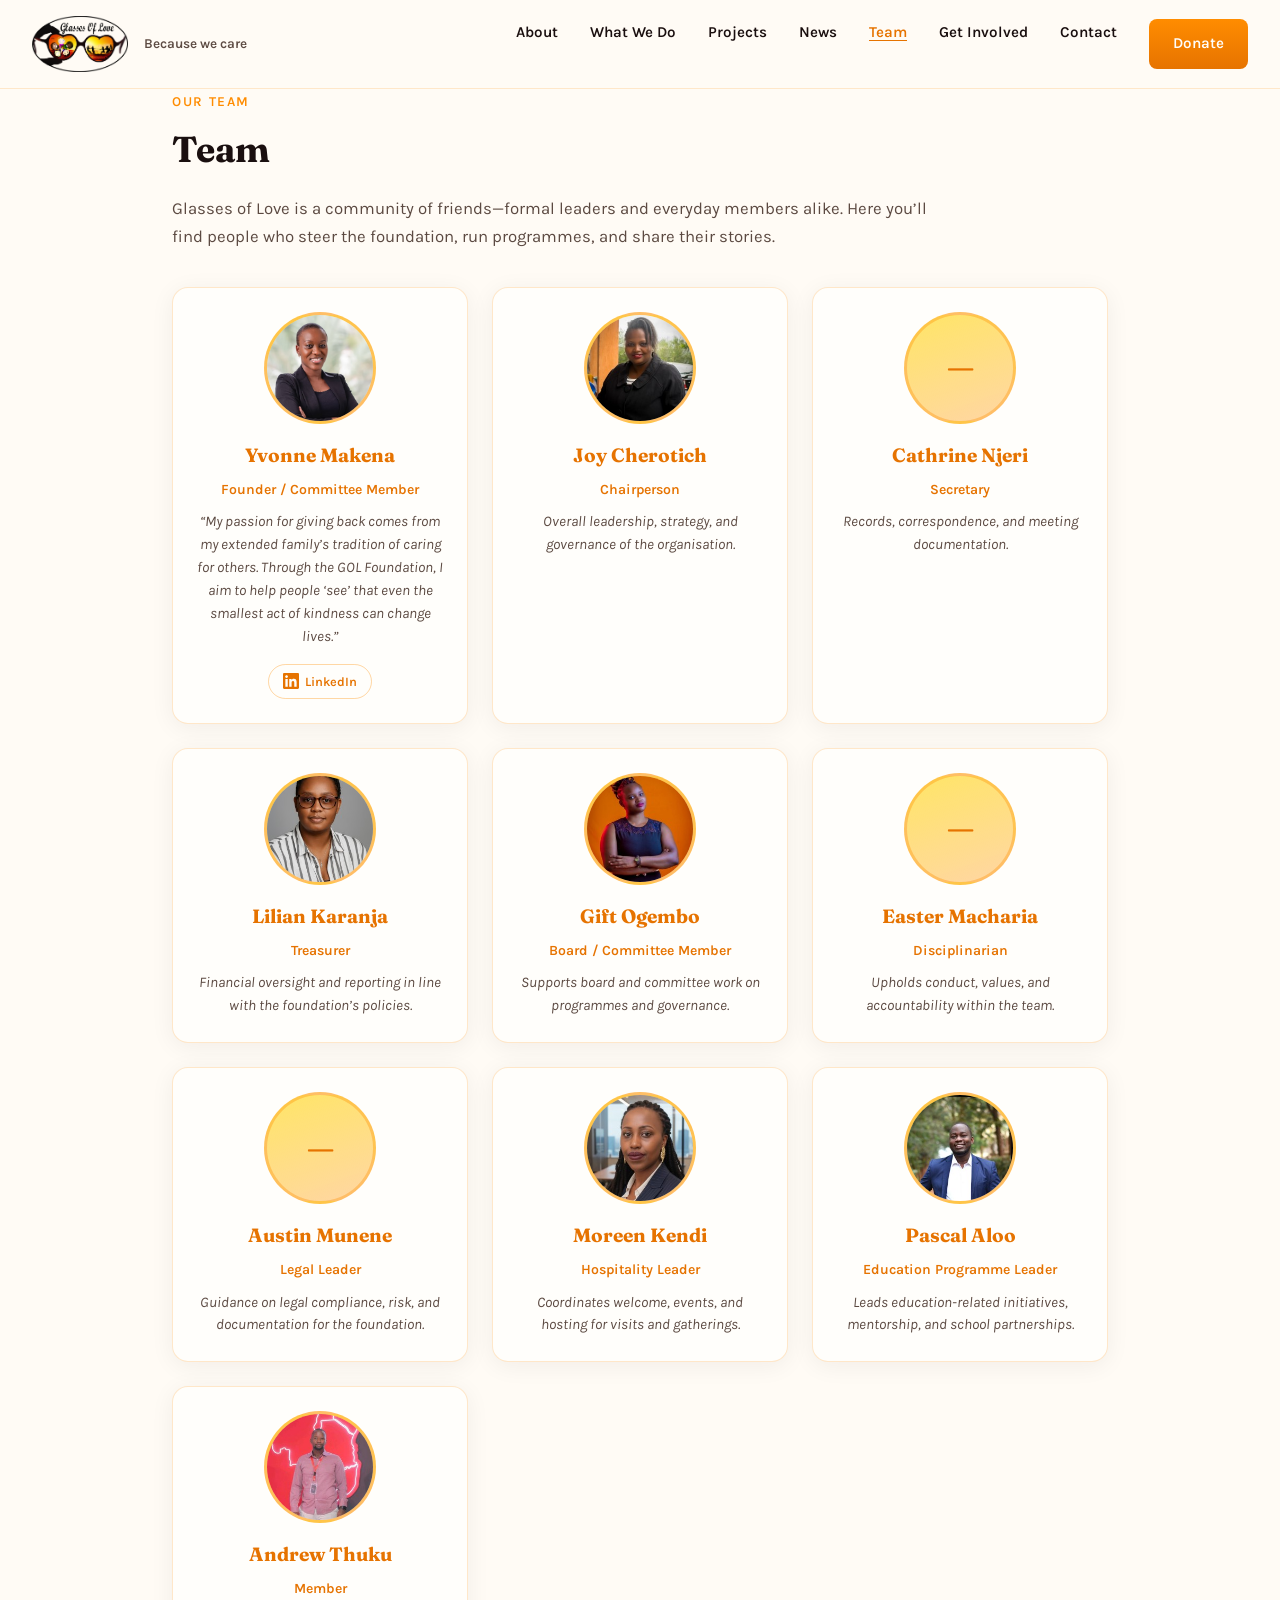
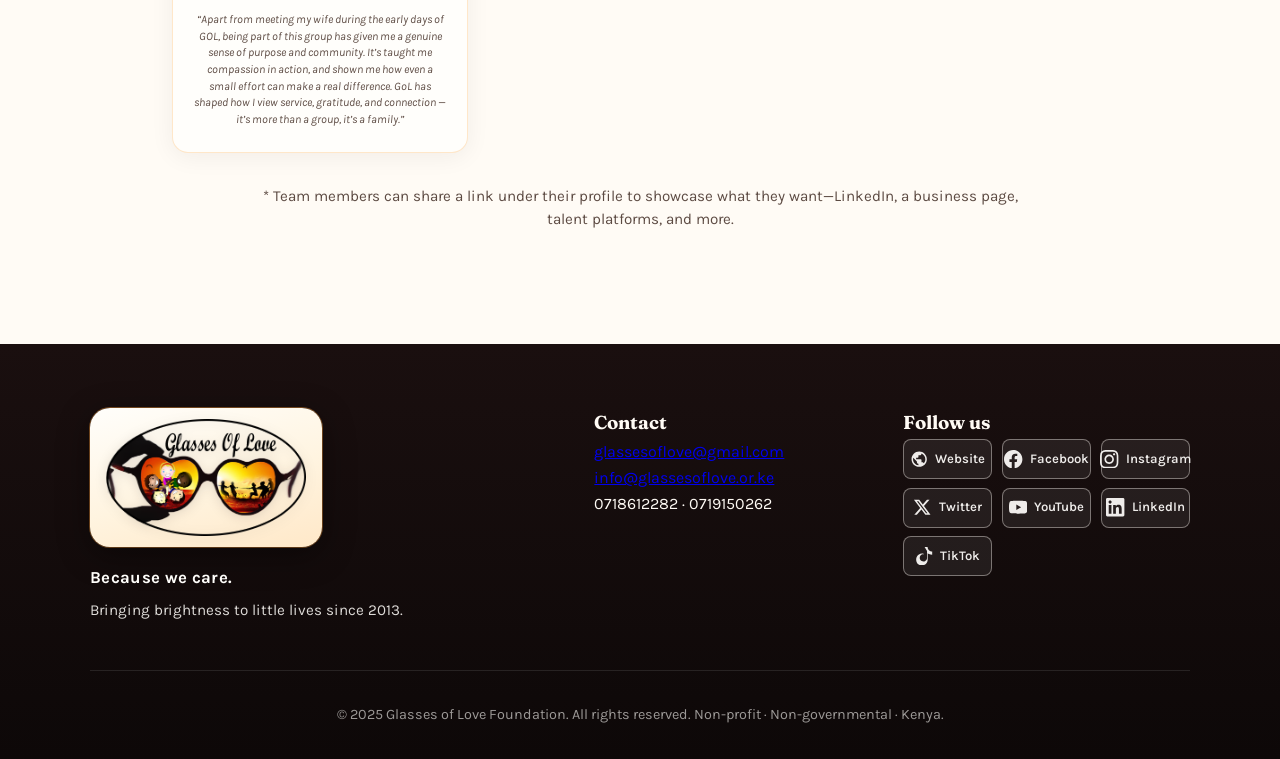
==== commit e594d46e: "Add files via upload" ====
--- a/leadership.html
+++ b/leadership.html
@@ -22,10 +22,10 @@
     </button>
     <ul class="nav-links" id="primary-nav">
       <li><a href="index.html#about">About</a></li>
-      <li><a href="leadership.html" aria-current="page">Team</a></li>
-      <li><a href="news.html">News</a></li>
       <li><a href="index.html#causes">What We Do</a></li>
       <li><a href="index.html#projects">Projects</a></li>
+      <li><a href="news.html">News</a></li>
+      <li><a href="leadership.html" aria-current="page">Team</a></li>
       <li><a href="index.html#help">Get Involved</a></li>
       <li><a href="index.html#contact">Contact</a></li>
       <li><a href="index.html#donate" class="btn">Donate</a></li>
--- a/css/site.css
+++ b/css/site.css
@@ -1271,15 +1271,7 @@
   font-family: 'Fraunces', serif;
   font-size: clamp(1.75rem, 4vw, 2.25rem);
   color: var(--charcoal);
-  margin: 0.35rem 0 1rem;
-}
-
-.news-intro {
-  color: var(--muted);
-  font-size: 1.05rem;
-  max-width: 48rem;
-  margin-bottom: 1.75rem;
-  line-height: 1.65;
+  margin: 0.35rem 0 1.75rem;
 }
 
 .news-code {
